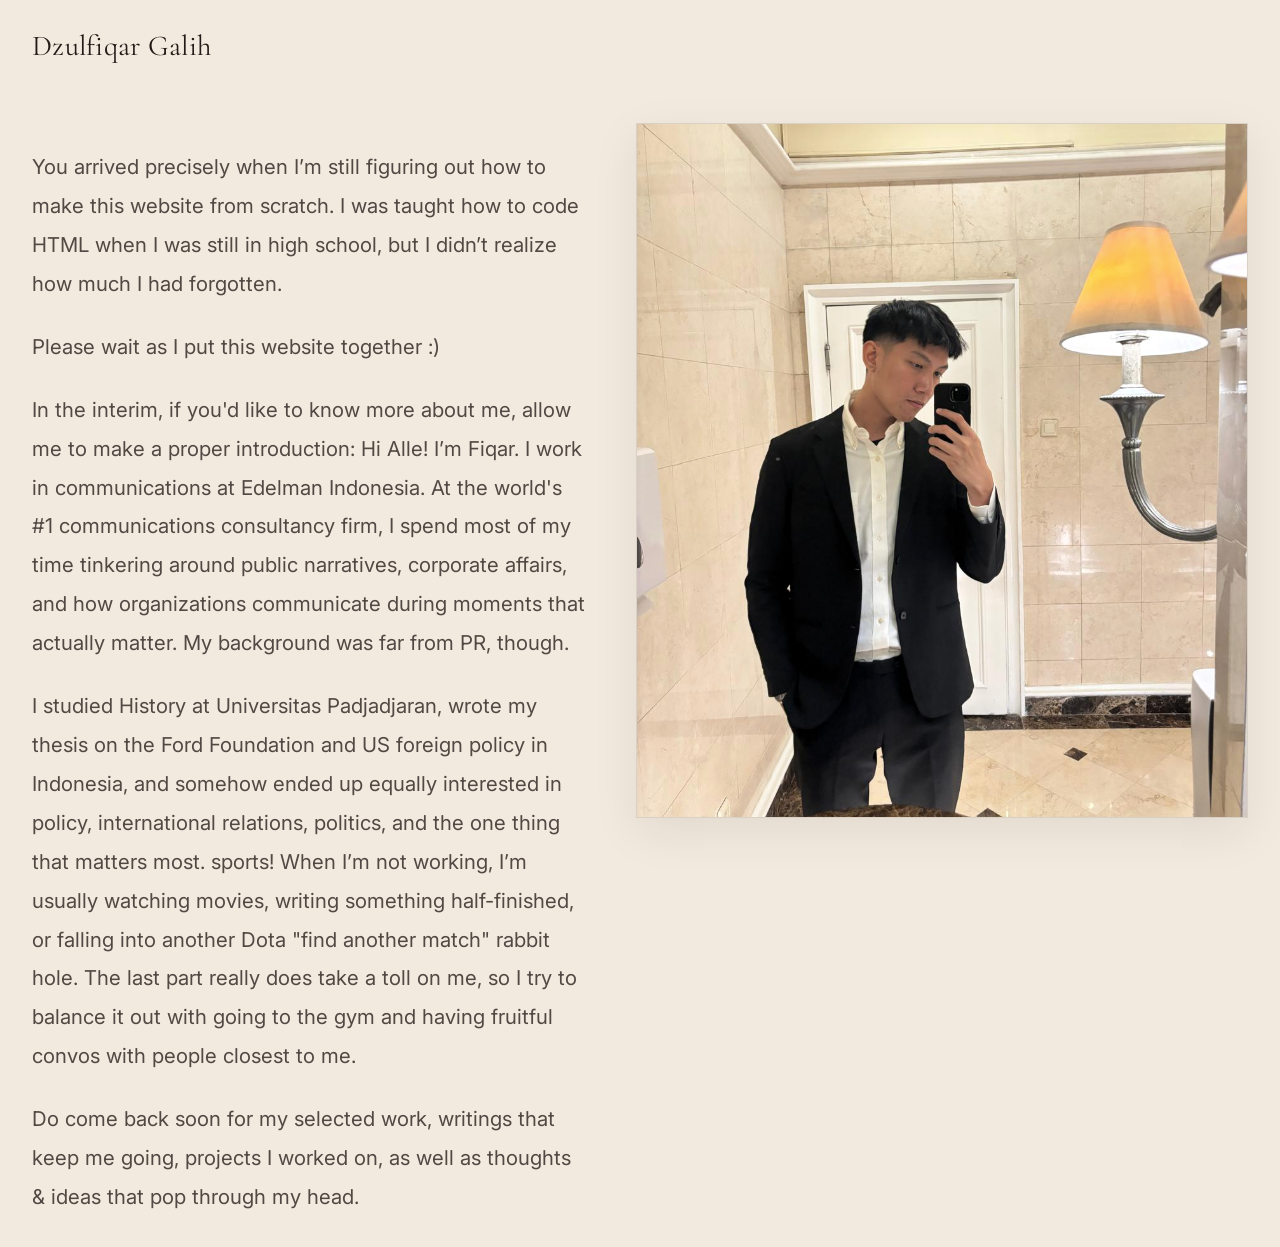
==== index.html @ e0448974 "updated homepage" ====
<!doctype html>
<html lang="en">
<head>
  <meta charset="UTF-8" />
  <meta name="viewport" content="width=device-width, initial-scale=1.0" />
  <title>Dzulfiqar Galih</title>
  <link rel="preconnect" href="https://fonts.googleapis.com">
  <link rel="preconnect" href="https://fonts.gstatic.com" crossorigin>
  <link href="https://fonts.googleapis.com/css2?family=Cormorant+Garamond:wght@400;500;600&family=Inter:wght@400;500;600&display=swap" rel="stylesheet">
  <style>
    :root {
      --bg: #f3eadf;
      --text: #231b17;
      --muted: rgba(35, 27, 23, 0.78);
      --line: rgba(35, 27, 23, 0.38);
    }

    * {
      box-sizing: border-box;
    }

    html, body {
      margin: 0;
      min-height: 100%;
      background: var(--bg);
      color: var(--text);
    }

    body {
      font-family: "Inter", system-ui, -apple-system, BlinkMacSystemFont, "Segoe UI", sans-serif;
      -webkit-font-smoothing: antialiased;
      text-rendering: optimizeLegibility;
    }

    a {
      color: inherit;
      text-decoration: none;
    }

    .page {
      min-height: 100vh;
      padding: 28px 32px 30px;
    }

    .brand {
      font-family: "Cormorant Garamond", Georgia, serif;
      font-size: clamp(1.55rem, 1vw + 1rem, 2rem);
      letter-spacing: 0.01em;
      margin-bottom: 34px;
    }

    .hero {
      display: grid;
      grid-template-columns: minmax(0, 0.95fr) minmax(420px, 1.05fr);
      gap: clamp(32px, 4vw, 88px);
      align-items: start;
      min-height: calc(100vh - 110px);
    }

    .copy {
      padding-top: clamp(32px, 4vw, 82px);
      max-width: 760px;
    }

    .eyebrow {
      font-family: "Cormorant Garamond", Georgia, serif;
      font-size: clamp(4.6rem, 9vw, 7.6rem);
      line-height: 0.92;
      letter-spacing: -0.03em;
      margin: 0 0 30px;
      visibility: hidden;
      height: 0;
      overflow: hidden;
    }

    .lead {
      max-width: 680px;
      font-size: clamp(1.04rem, 0.45vw + 0.96rem, 1.28rem);
      line-height: 1.9;
      color: var(--muted);
      margin: 0;
    }

    .lead + .lead {
      margin-top: 24px;
    }

    .lead strong {
      color: var(--text);
      font-weight: 600;
    }

    .photo-wrap {
      padding-top: clamp(18px, 2vw, 48px);
      display: flex;
      justify-content: flex-end;
    }

    .photo {
      width: min(100%, 860px);
      aspect-ratio: 0.88 / 1;
      overflow: hidden;
      border: 1px solid rgba(35, 27, 23, 0.08);
      box-shadow: 0 14px 44px rgba(0, 0, 0, 0.08);
      background: rgba(0, 0, 0, 0.04);
    }

    .photo img {
      width: 100%;
      height: 100%;
      object-fit: cover;
      object-position: center;
      display: block;
      filter: contrast(1.02) saturate(0.95);
    }

    .caption {
      margin-top: 16px;
      font-family: "Cormorant Garamond", Georgia, serif;
      font-size: 1.15rem;
      color: var(--muted);
    }

    @media (max-width: 1100px) {
      .hero {
        grid-template-columns: 1fr;
      }

      .copy {
        max-width: 900px;
        padding-top: 10px;
      }

      .photo-wrap {
        justify-content: flex-start;
        padding-top: 0;
      }

      .photo {
        width: min(100%, 580px);
        aspect-ratio: 4 / 5;
      }
    }

    @media (max-width: 700px) {
      .page {
        padding: 20px 18px 24px;
      }

      .brand {
        margin-bottom: 22px;
      }

      .copy {
        padding-top: 0;
      }

      .lead {
        font-size: 1.01rem;
        line-height: 1.8;
      }

      .photo {
        width: 100%;
      }
    }
  </style>
</head>
<body>
  <main class="page">
    <div class="brand">Dzulfiqar Galih</div>

    <section class="hero">
      <div class="copy">
        <p class="lead">You arrived precisely when I’m still figuring out how to make this website from scratch. I was taught how to code HTML when I was still in high school, but I didn’t realize how much I had forgotten.</p>

        <p class="lead">Please wait as I put this website together :)</p>

        <p class="lead">In the interim, if you'd like to know more about me, allow me to make a proper introduction: Hi Alle! I’m Fiqar. I work in communications at Edelman Indonesia. At the world's #1 communications consultancy firm, I spend most of my time tinkering around public narratives, corporate affairs, and how organizations communicate during moments that actually matter. My background was far from PR, though.</p>

        <p class="lead">I studied History at Universitas Padjadjaran, wrote my thesis on the Ford Foundation and US foreign policy in Indonesia, and somehow ended up equally interested in policy, international relations, politics, and the one thing that matters most. sports! When I’m not working, I’m usually watching movies, writing something half-finished, or falling into another Dota "find another match" rabbit hole. The last part really does take a toll on me, so I try to balance it out with going to the gym and having fruitful convos with people closest to me.</p>

        <p class="lead">Do come back soon for my selected work, writings that keep me going, projects I worked on, as well as thoughts &amp; ideas that pop through my head.</p>
      </div>

      <div class="photo-wrap">
        <div>
          <div class="photo">
            <img src="/images/fiqar.jpeg" alt="Portrait of Dzulfiqar Galih" />
          </div>
        </div>
      </div>
    </section>
  </main>
</body>
</html>
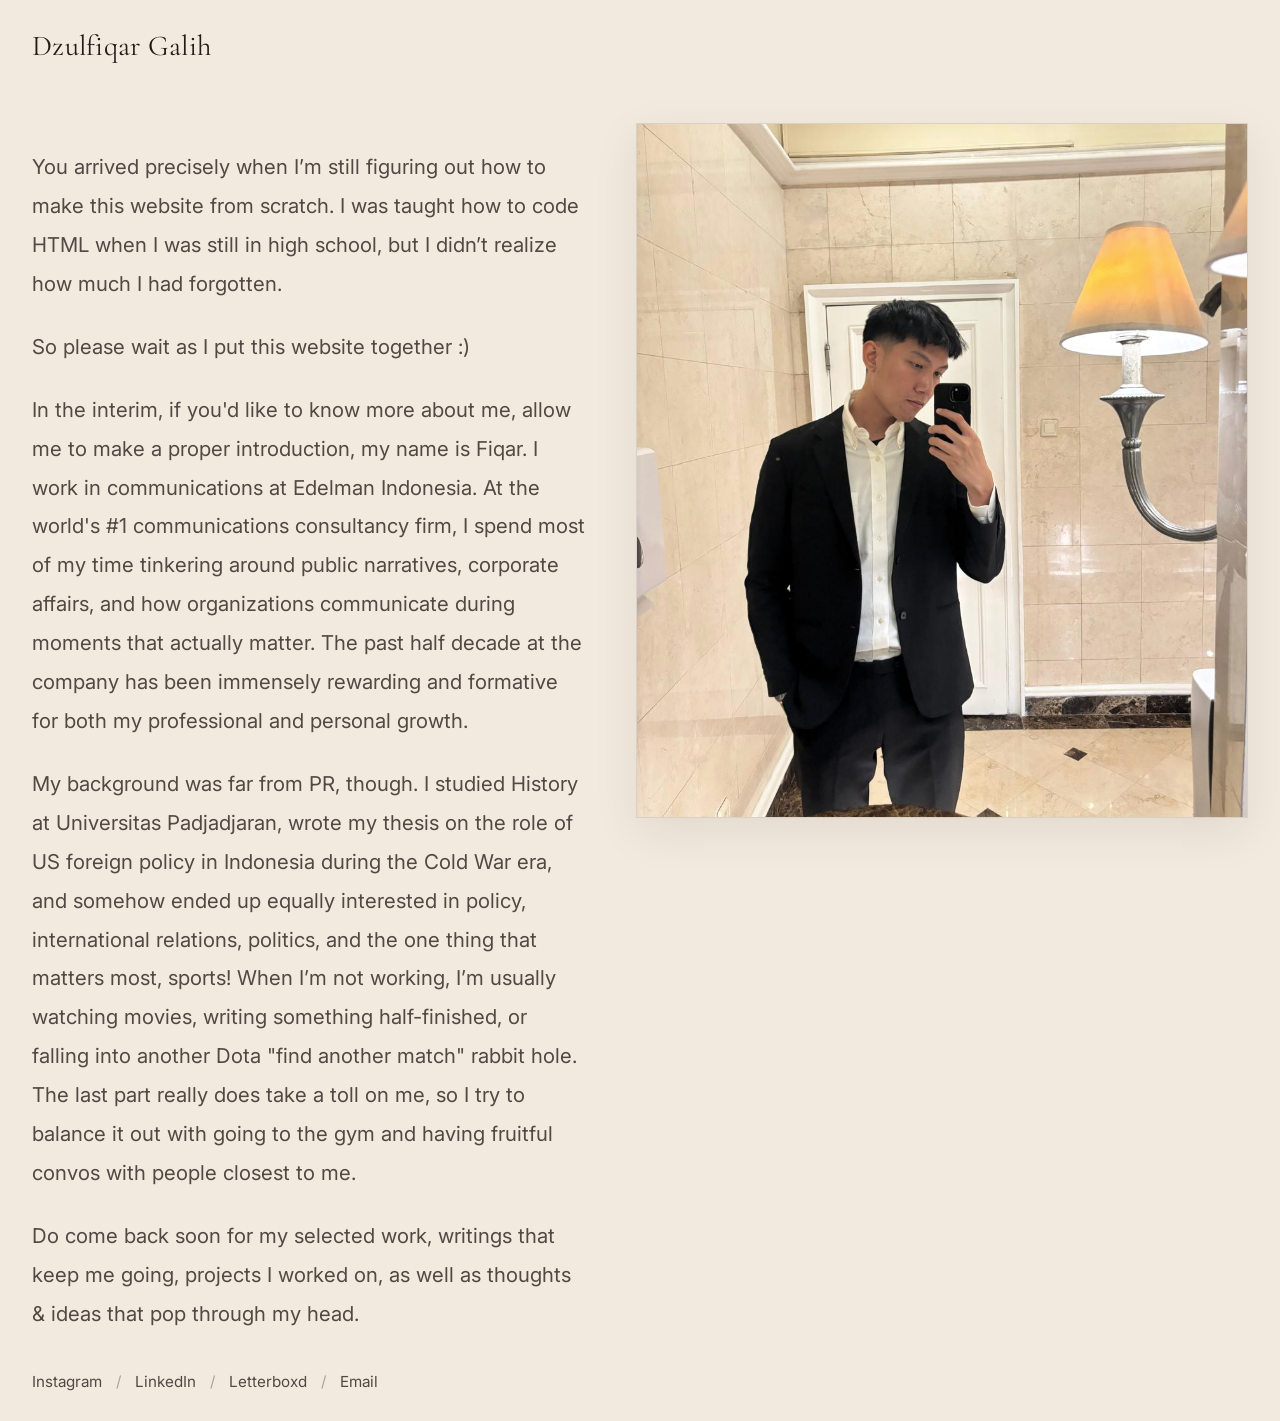
==== commit 2e24435b: "add social links" ====
--- a/index.html
+++ b/index.html
@@ -4,9 +4,12 @@
   <meta charset="UTF-8" />
   <meta name="viewport" content="width=device-width, initial-scale=1.0" />
   <title>Dzulfiqar Galih</title>
+
   <link rel="preconnect" href="https://fonts.googleapis.com">
   <link rel="preconnect" href="https://fonts.gstatic.com" crossorigin>
+
   <link href="https://fonts.googleapis.com/css2?family=Cormorant+Garamond:wght@400;500;600&family=Inter:wght@400;500;600&display=swap" rel="stylesheet">
+
   <style>
     :root {
       --bg: #f3eadf;
@@ -19,7 +22,8 @@
       box-sizing: border-box;
     }
 
-    html, body {
+    html,
+    body {
       margin: 0;
       min-height: 100%;
       background: var(--bg);
@@ -62,17 +66,6 @@
       max-width: 760px;
     }
 
-    .eyebrow {
-      font-family: "Cormorant Garamond", Georgia, serif;
-      font-size: clamp(4.6rem, 9vw, 7.6rem);
-      line-height: 0.92;
-      letter-spacing: -0.03em;
-      margin: 0 0 30px;
-      visibility: hidden;
-      height: 0;
-      overflow: hidden;
-    }
-
     .lead {
       max-width: 680px;
       font-size: clamp(1.04rem, 0.45vw + 0.96rem, 1.28rem);
@@ -85,9 +78,26 @@
       margin-top: 24px;
     }
 
-    .lead strong {
-      color: var(--text);
-      font-weight: 600;
+    .links {
+      margin-top: 38px;
+      display: flex;
+      gap: 14px;
+      align-items: center;
+      flex-wrap: wrap;
+      font-size: 0.95rem;
+      color: var(--muted);
+    }
+
+    .links a {
+      transition: opacity 0.2s ease;
+    }
+
+    .links a:hover {
+      opacity: 0.55;
+    }
+
+    .links span {
+      opacity: 0.45;
     }
 
     .photo-wrap {
@@ -114,13 +124,6 @@
       filter: contrast(1.02) saturate(0.95);
     }
 
-    .caption {
-      margin-top: 16px;
-      font-family: "Cormorant Garamond", Georgia, serif;
-      font-size: 1.15rem;
-      color: var(--muted);
-    }
-
     @media (max-width: 1100px) {
       .hero {
         grid-template-columns: 1fr;
@@ -166,31 +169,63 @@
     }
   </style>
 </head>
+
 <body>
+
   <main class="page">
+
     <div class="brand">Dzulfiqar Galih</div>
 
     <section class="hero">
+
       <div class="copy">
-        <p class="lead">You arrived precisely when I’m still figuring out how to make this website from scratch. I was taught how to code HTML when I was still in high school, but I didn’t realize how much I had forgotten.</p>
-
-        <p class="lead">Please wait as I put this website together :)</p>
-
-        <p class="lead">In the interim, if you'd like to know more about me, allow me to make a proper introduction: Hi Alle! I’m Fiqar. I work in communications at Edelman Indonesia. At the world's #1 communications consultancy firm, I spend most of my time tinkering around public narratives, corporate affairs, and how organizations communicate during moments that actually matter. My background was far from PR, though.</p>
-
-        <p class="lead">I studied History at Universitas Padjadjaran, wrote my thesis on the Ford Foundation and US foreign policy in Indonesia, and somehow ended up equally interested in policy, international relations, politics, and the one thing that matters most. sports! When I’m not working, I’m usually watching movies, writing something half-finished, or falling into another Dota "find another match" rabbit hole. The last part really does take a toll on me, so I try to balance it out with going to the gym and having fruitful convos with people closest to me.</p>
-
-        <p class="lead">Do come back soon for my selected work, writings that keep me going, projects I worked on, as well as thoughts &amp; ideas that pop through my head.</p>
+
+        <p class="lead">
+          You arrived precisely when I’m still figuring out how to make this website from scratch. I was taught how to code HTML when I was still in high school, but I didn’t realize how much I had forgotten.
+        </p>
+
+        <p class="lead">
+          So please wait as I put this website together :)
+        </p>
+
+        <p class="lead">
+          In the interim, if you'd like to know more about me, allow me to make a proper introduction, my name is Fiqar. I work in communications at Edelman Indonesia. At the world's #1 communications consultancy firm, I spend most of my time tinkering around public narratives, corporate affairs, and how organizations communicate during moments that actually matter. The past half decade at the company has been immensely rewarding and formative for both my professional and personal growth.
+        </p>
+
+        <p class="lead">
+          My background was far from PR, though. I studied History at Universitas Padjadjaran, wrote my thesis on the role of US foreign policy in Indonesia during the Cold War era, and somehow ended up equally interested in policy, international relations, politics, and the one thing that matters most, sports! When I’m not working, I’m usually watching movies, writing something half-finished, or falling into another Dota "find another match" rabbit hole. The last part really does take a toll on me, so I try to balance it out with going to the gym and having fruitful convos with people closest to me.
+        </p>
+
+        <p class="lead">
+          Do come back soon for my selected work, writings that keep me going, projects I worked on, as well as thoughts &amp; ideas that pop through my head.
+        </p>
+
+        <div class="links">
+          <a href="https://instagram.com/fiqaarr" target="_blank">Instagram</a>
+          <span>/</span>
+
+          <a href="https://www.linkedin.com/in/dzulfiqargalih/" target="_blank">LinkedIn</a>
+          <span>/</span>
+
+          <a href="https://letterboxd.com/fiqar" target="_blank">Letterboxd</a>
+          <span>/</span>
+
+          <a href="mailto:galihfiqar@email.com">Email</a>
+        </div>
+
       </div>
 
       <div class="photo-wrap">
         <div>
           <div class="photo">
-            <img src="/images/fiqar.jpeg" alt="Portrait of Dzulfiqar Galih" />
+            <img src="./images/fiqar.jpeg" alt="Portrait of Fiqar">
           </div>
         </div>
       </div>
+
     </section>
+
   </main>
+
 </body>
-</html>
+</html>
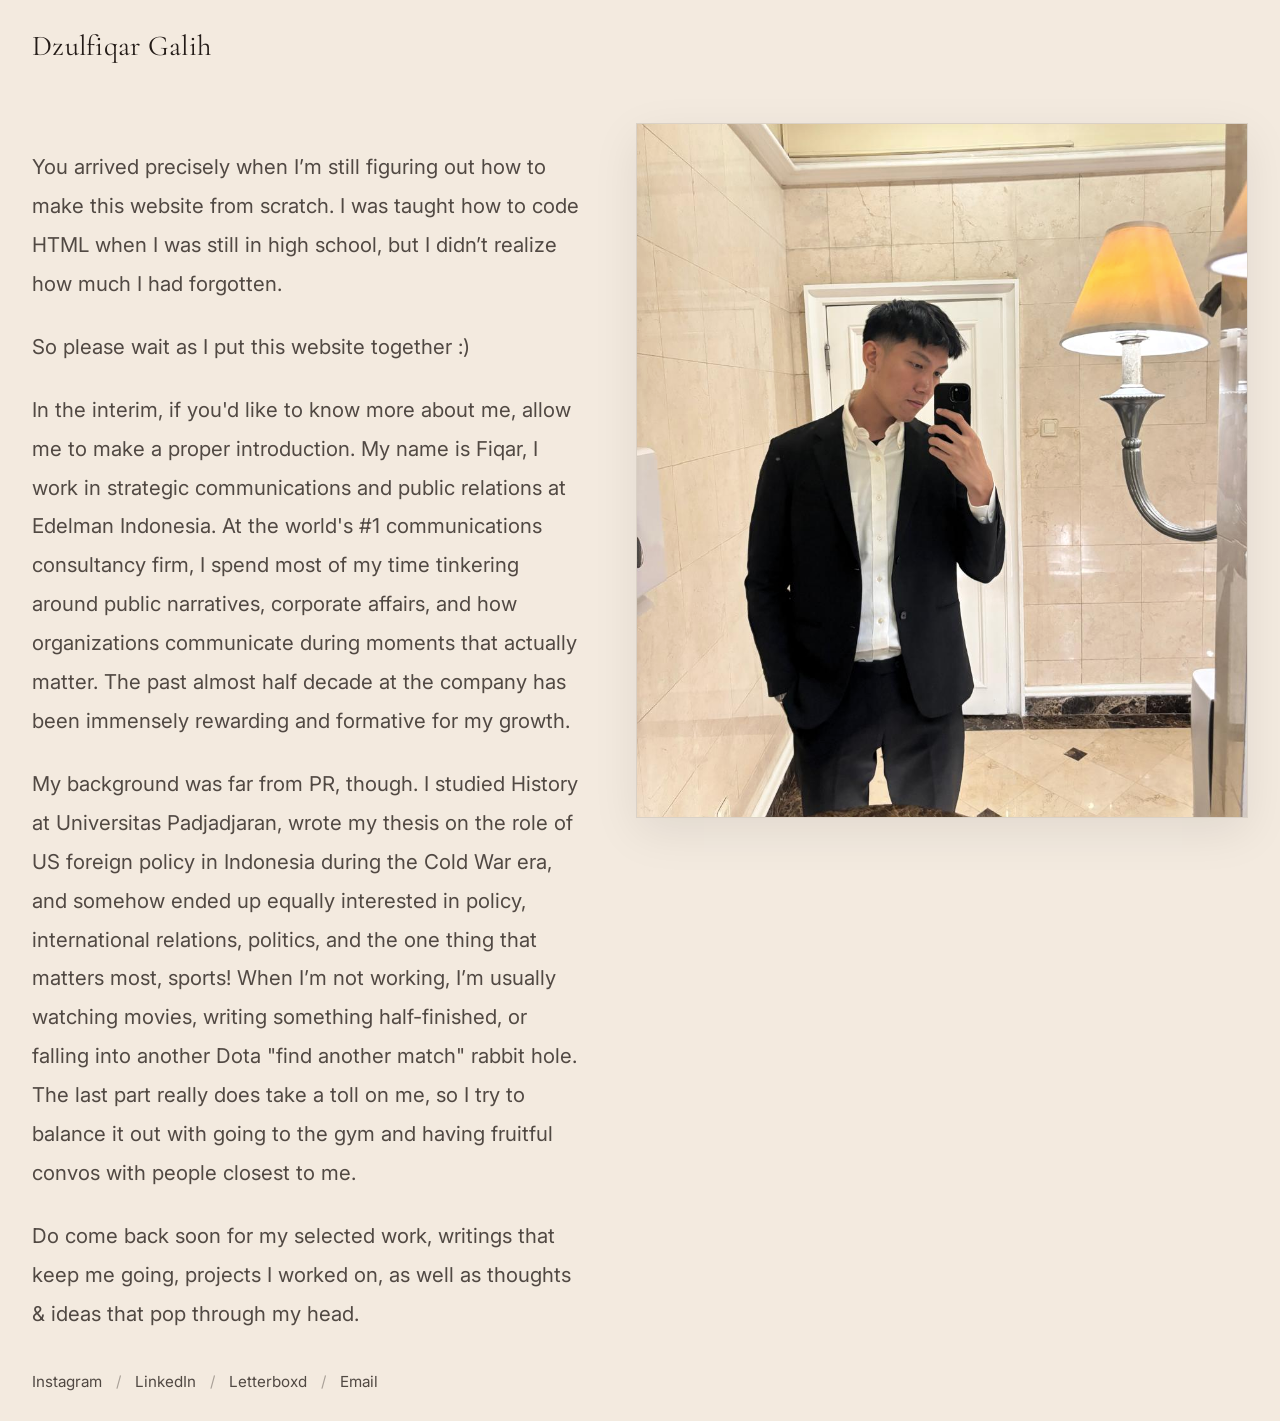
==== commit a379e28e: "refined copy and fixed email" ====
--- a/index.html
+++ b/index.html
@@ -189,7 +189,7 @@
         </p>
 
         <p class="lead">
-          In the interim, if you'd like to know more about me, allow me to make a proper introduction, my name is Fiqar. I work in communications at Edelman Indonesia. At the world's #1 communications consultancy firm, I spend most of my time tinkering around public narratives, corporate affairs, and how organizations communicate during moments that actually matter. The past half decade at the company has been immensely rewarding and formative for both my professional and personal growth.
+          In the interim, if you'd like to know more about me, allow me to make a proper introduction. My name is Fiqar, I work in strategic communications and public relations at Edelman Indonesia. At the world's #1 communications consultancy firm, I spend most of my time tinkering around public narratives, corporate affairs, and how organizations communicate during moments that actually matter. The past almost half decade at the company has been immensely rewarding and formative for my growth.
         </p>
 
         <p class="lead">
@@ -210,7 +210,7 @@
           <a href="https://letterboxd.com/fiqar" target="_blank">Letterboxd</a>
           <span>/</span>
 
-          <a href="mailto:galihfiqar@email.com">Email</a>
+          <a href="mailto:galihfiqar@gmail.com">Email</a>
         </div>
 
       </div>
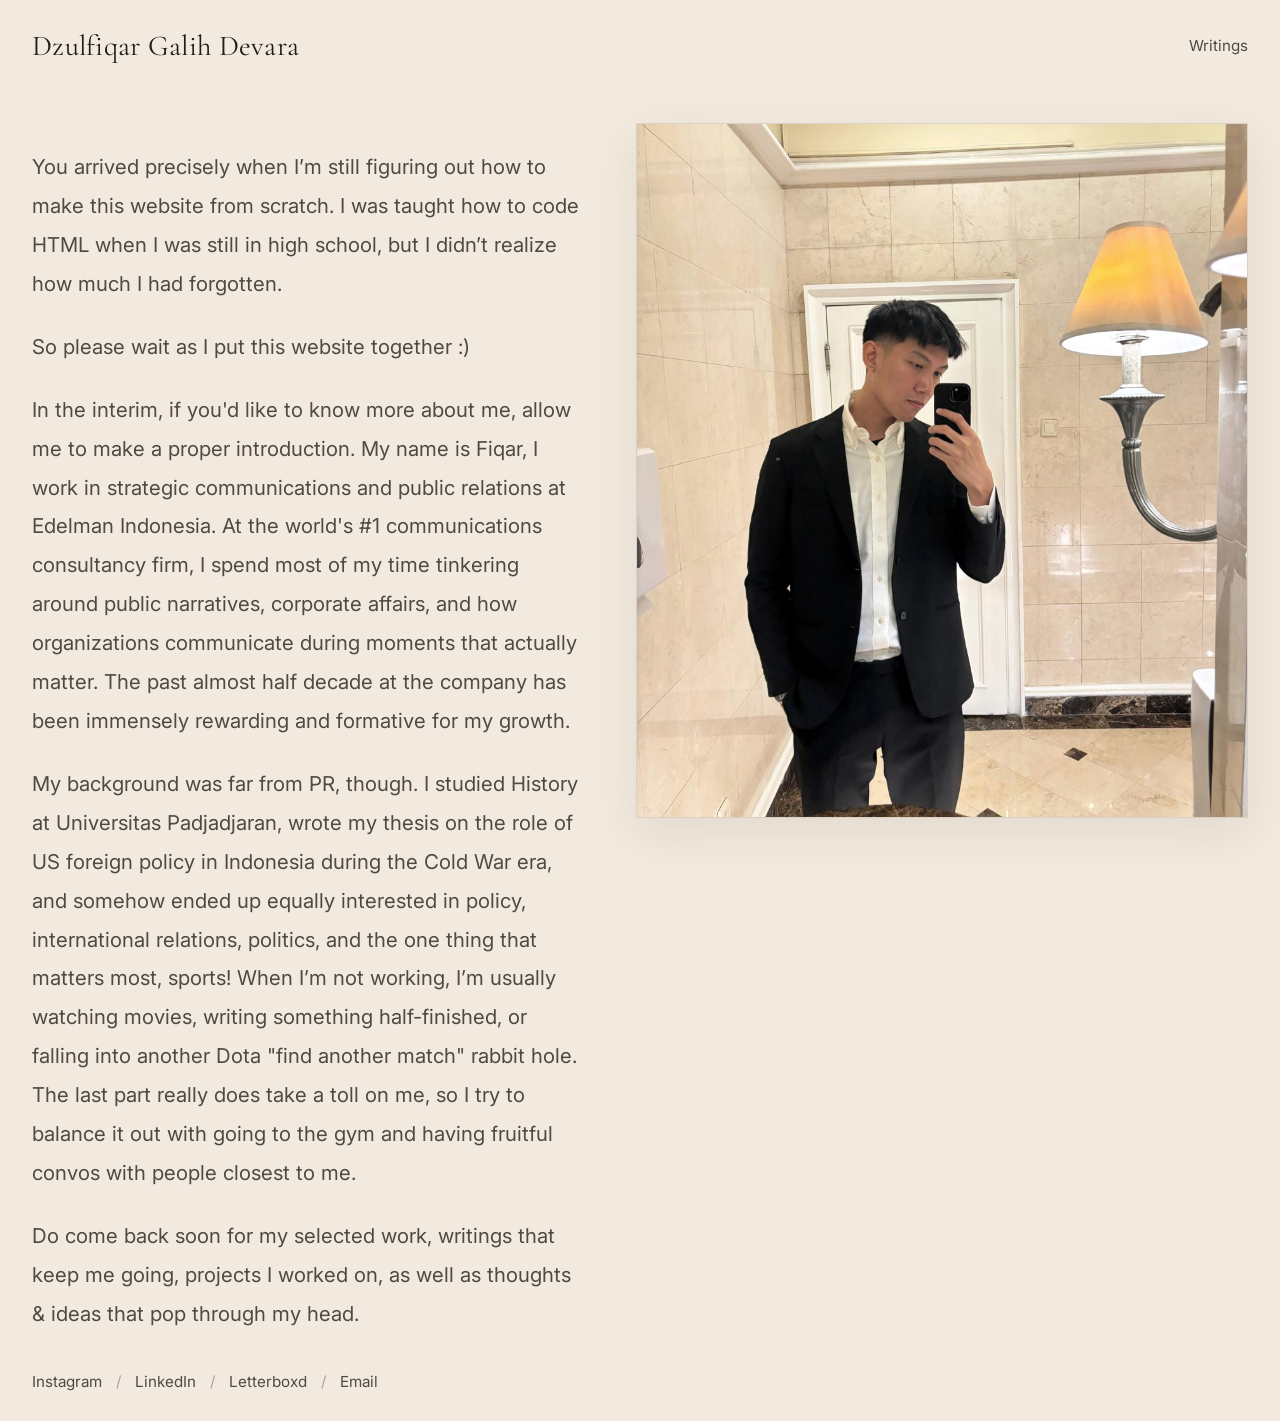
==== commit 4fea18c9: "add article links" ====
--- a/index.html
+++ b/index.html
@@ -46,11 +46,34 @@
       padding: 28px 32px 30px;
     }
 
+    .topbar {
+      display: flex;
+      justify-content: space-between;
+      align-items: center;
+
+      margin-bottom: 34px;
+    }
+
     .brand {
       font-family: "Cormorant Garamond", Georgia, serif;
       font-size: clamp(1.55rem, 1vw + 1rem, 2rem);
       letter-spacing: 0.01em;
-      margin-bottom: 34px;
+    }
+
+    .nav {
+      display: flex;
+      gap: 24px;
+
+      font-size: 0.95rem;
+      color: var(--muted);
+    }
+
+    .nav a {
+      transition: opacity 0.2s ease;
+    }
+
+    .nav a:hover {
+      opacity: 0.55;
     }
 
     .hero {
@@ -146,11 +169,12 @@
     }
 
     @media (max-width: 700px) {
+
       .page {
         padding: 20px 18px 24px;
       }
 
-      .brand {
+      .topbar {
         margin-bottom: 22px;
       }
 
@@ -166,6 +190,7 @@
       .photo {
         width: 100%;
       }
+
     }
   </style>
 </head>
@@ -174,7 +199,17 @@
 
   <main class="page">
 
-    <div class="brand">Dzulfiqar Galih</div>
+    <div class="topbar">
+
+      <div class="brand">
+        Dzulfiqar Galih Devara
+      </div>
+
+      <nav class="nav">
+        <a href="writings.html">Writings</a>
+      </nav>
+
+    </div>
 
     <section class="hero">
 
@@ -201,6 +236,7 @@
         </p>
 
         <div class="links">
+
           <a href="https://instagram.com/fiqaarr" target="_blank">Instagram</a>
           <span>/</span>
 
@@ -211,16 +247,17 @@
           <span>/</span>
 
           <a href="mailto:galihfiqar@gmail.com">Email</a>
+
         </div>
 
       </div>
 
       <div class="photo-wrap">
-        <div>
-          <div class="photo">
-            <img src="./images/fiqar.jpeg" alt="Portrait of Fiqar">
-          </div>
+
+        <div class="photo">
+          <img src="./images/fiqar.jpeg" alt="Portrait of Fiqar">
         </div>
+
       </div>
 
     </section>
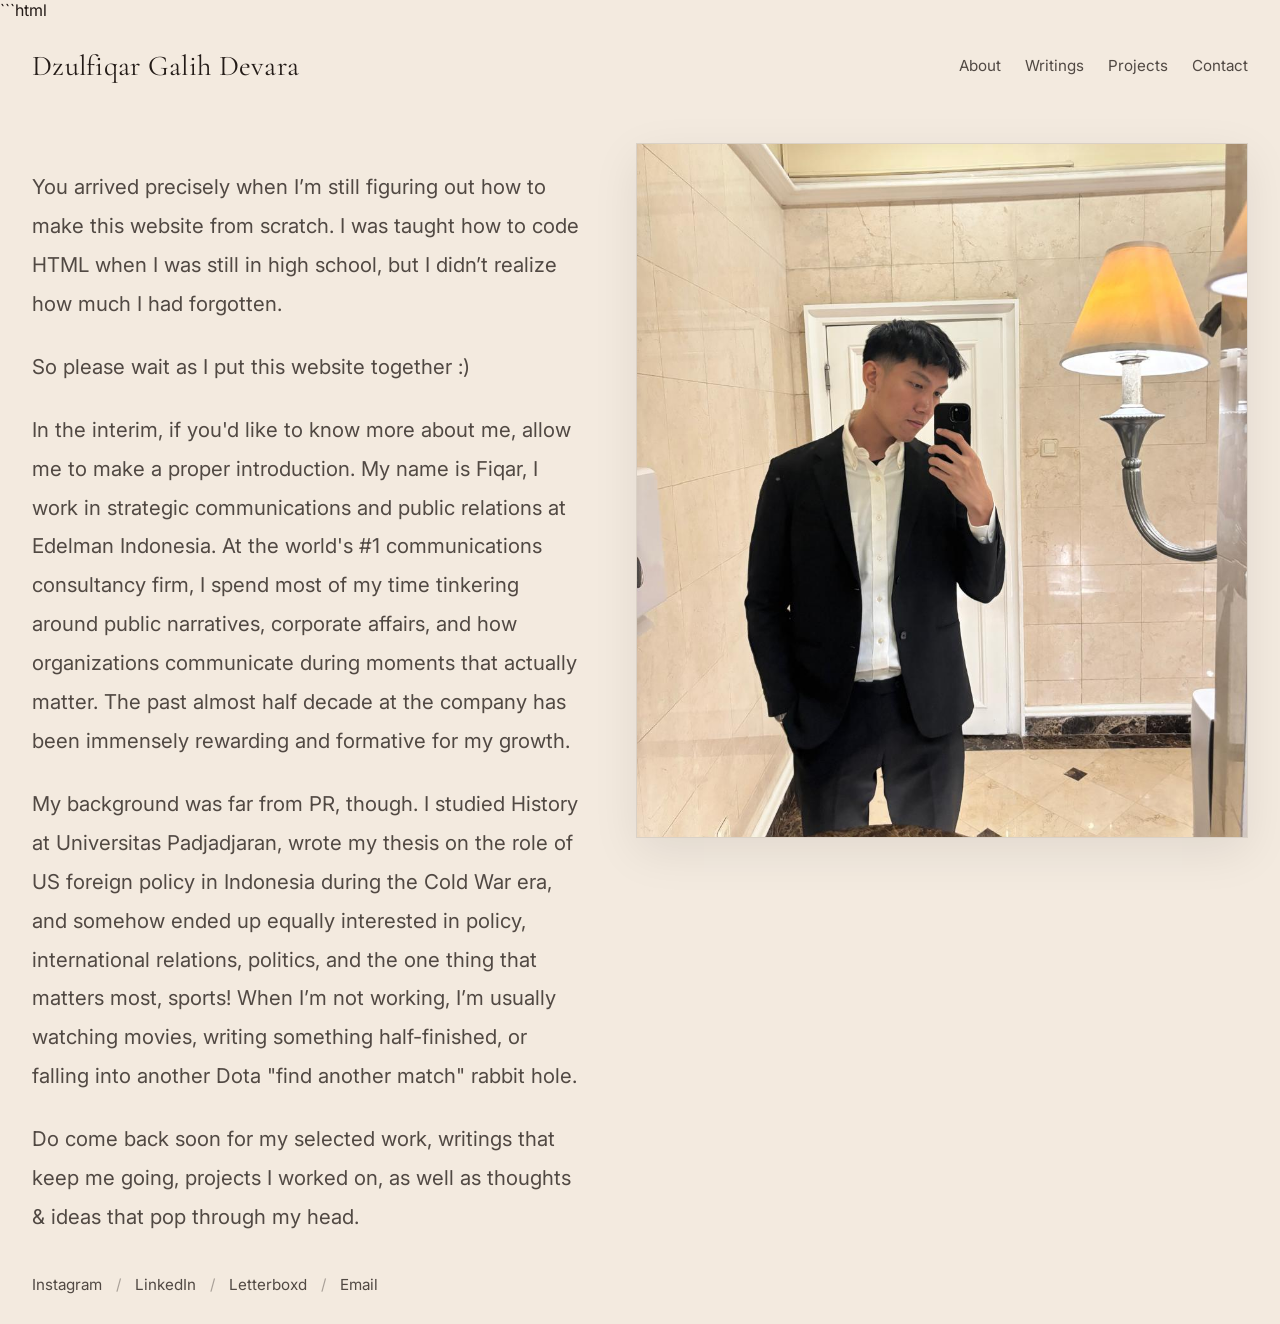
==== commit 06039a42: "Add contact page and project page" ====
--- a/index.html
+++ b/index.html
@@ -1,3 +1,4 @@
+```html
 <!doctype html>
 <html lang="en">
 <head>
@@ -11,11 +12,12 @@
   <link href="https://fonts.googleapis.com/css2?family=Cormorant+Garamond:wght@400;500;600&family=Inter:wght@400;500;600&display=swap" rel="stylesheet">
 
   <style>
+
     :root {
       --bg: #f3eadf;
       --text: #231b17;
       --muted: rgba(35, 27, 23, 0.78);
-      --line: rgba(35, 27, 23, 0.38);
+      --line: rgba(35, 27, 23, 0.15);
     }
 
     * {
@@ -31,7 +33,7 @@
     }
 
     body {
-      font-family: "Inter", system-ui, -apple-system, BlinkMacSystemFont, "Segoe UI", sans-serif;
+      font-family: "Inter", system-ui, sans-serif;
       -webkit-font-smoothing: antialiased;
       text-rendering: optimizeLegibility;
     }
@@ -50,12 +52,12 @@
       display: flex;
       justify-content: space-between;
       align-items: center;
-
       margin-bottom: 34px;
+      position: relative;
     }
 
     .brand {
-      font-family: "Cormorant Garamond", Georgia, serif;
+      font-family: "Cormorant Garamond", serif;
       font-size: clamp(1.55rem, 1vw + 1rem, 2rem);
       letter-spacing: 0.01em;
     }
@@ -63,7 +65,6 @@
     .nav {
       display: flex;
       gap: 24px;
-
       font-size: 0.95rem;
       color: var(--muted);
     }
@@ -74,6 +75,47 @@
 
     .nav a:hover {
       opacity: 0.55;
+    }
+
+    .menu-toggle {
+      display: none;
+      flex-direction: column;
+      gap: 5px;
+      cursor: pointer;
+    }
+
+    .menu-toggle span {
+      width: 22px;
+      height: 1.5px;
+      background: var(--text);
+      display: block;
+    }
+
+    .mobile-menu {
+      display: none;
+      position: absolute;
+      top: 60px;
+      right: 0;
+      background: var(--bg);
+      border: 1px solid var(--line);
+      padding: 18px;
+      min-width: 180px;
+      box-shadow: 0 10px 30px rgba(0,0,0,0.06);
+    }
+
+    .mobile-menu a {
+      display: block;
+      margin-bottom: 14px;
+      color: var(--muted);
+      font-size: 0.95rem;
+    }
+
+    .mobile-menu a:last-child {
+      margin-bottom: 0;
+    }
+
+    .mobile-menu.active {
+      display: block;
     }
 
     .hero {
@@ -134,8 +176,8 @@
       aspect-ratio: 0.88 / 1;
       overflow: hidden;
       border: 1px solid rgba(35, 27, 23, 0.08);
-      box-shadow: 0 14px 44px rgba(0, 0, 0, 0.08);
-      background: rgba(0, 0, 0, 0.04);
+      box-shadow: 0 14px 44px rgba(0,0,0,0.08);
+      background: rgba(0,0,0,0.04);
     }
 
     .photo img {
@@ -144,10 +186,10 @@
       object-fit: cover;
       object-position: center;
       display: block;
-      filter: contrast(1.02) saturate(0.95);
     }
 
     @media (max-width: 1100px) {
+
       .hero {
         grid-template-columns: 1fr;
       }
@@ -166,6 +208,7 @@
         width: min(100%, 580px);
         aspect-ratio: 4 / 5;
       }
+
     }
 
     @media (max-width: 700px) {
@@ -174,8 +217,12 @@
         padding: 20px 18px 24px;
       }
 
-      .topbar {
-        margin-bottom: 22px;
+      .nav {
+        display: none;
+      }
+
+      .menu-toggle {
+        display: flex;
       }
 
       .copy {
@@ -192,6 +239,7 @@
       }
 
     }
+
   </style>
 </head>
 
@@ -206,9 +254,25 @@
       </div>
 
       <nav class="nav">
+        <a href="index.html">About</a>
         <a href="writings.html">Writings</a>
+        <a href="#">Projects</a>
+        <a href="#">Contact</a>
       </nav>
 
+      <div class="menu-toggle" onclick="toggleMenu()">
+        <span></span>
+        <span></span>
+        <span></span>
+      </div>
+
+      <div class="mobile-menu" id="mobileMenu">
+        <a href="index.html">About</a>
+        <a href="writings.html">Writings</a>
+        <a href="#">Projects</a>
+        <a href="#">Contact</a>
+      </div>
+
     </div>
 
     <section class="hero">
@@ -228,7 +292,7 @@
         </p>
 
         <p class="lead">
-          My background was far from PR, though. I studied History at Universitas Padjadjaran, wrote my thesis on the role of US foreign policy in Indonesia during the Cold War era, and somehow ended up equally interested in policy, international relations, politics, and the one thing that matters most, sports! When I’m not working, I’m usually watching movies, writing something half-finished, or falling into another Dota "find another match" rabbit hole. The last part really does take a toll on me, so I try to balance it out with going to the gym and having fruitful convos with people closest to me.
+          My background was far from PR, though. I studied History at Universitas Padjadjaran, wrote my thesis on the role of US foreign policy in Indonesia during the Cold War era, and somehow ended up equally interested in policy, international relations, politics, and the one thing that matters most, sports! When I’m not working, I’m usually watching movies, writing something half-finished, or falling into another Dota "find another match" rabbit hole.
         </p>
 
         <p class="lead">
@@ -264,5 +328,16 @@
 
   </main>
 
+  <script>
+
+    function toggleMenu() {
+      document
+        .getElementById("mobileMenu")
+        .classList
+        .toggle("active");
+    }
+
+  </script>
+
 </body>
 </html>
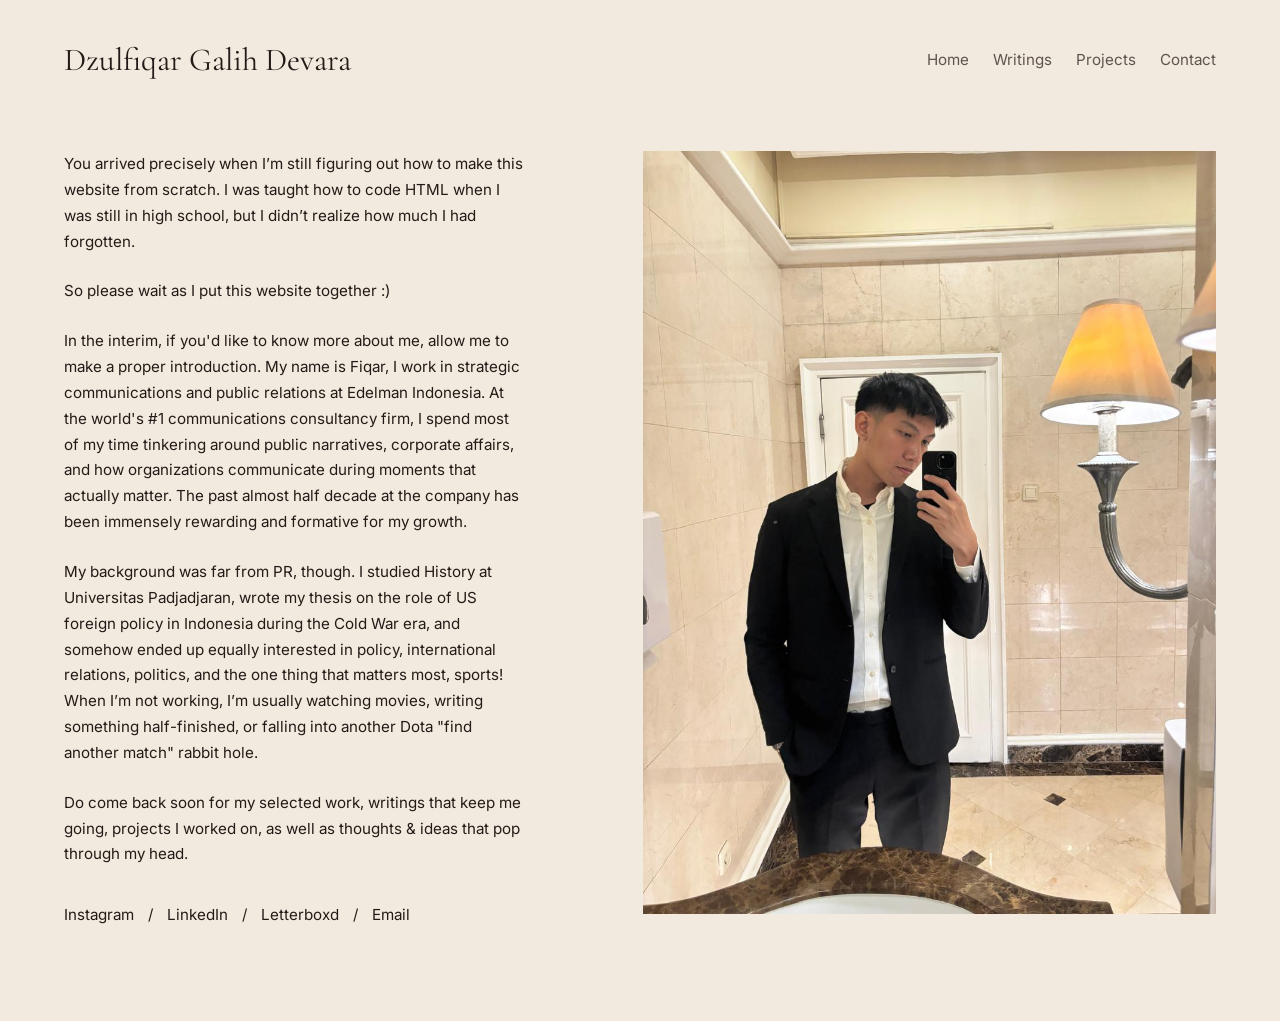
==== commit 0d18e9c6: "feat: did a lot bro" ====
--- a/index.html
+++ b/index.html
@@ -1,4 +1,3 @@
-```html
 <!doctype html>
 <html lang="en">
 <head>
@@ -10,270 +9,15 @@
   <link rel="preconnect" href="https://fonts.gstatic.com" crossorigin>
 
   <link href="https://fonts.googleapis.com/css2?family=Cormorant+Garamond:wght@400;500;600&family=Inter:wght@400;500;600&display=swap" rel="stylesheet">
-
-  <style>
-
-    :root {
-      --bg: #f3eadf;
-      --text: #231b17;
-      --muted: rgba(35, 27, 23, 0.78);
-      --line: rgba(35, 27, 23, 0.15);
-    }
-
-    * {
-      box-sizing: border-box;
-    }
-
-    html,
-    body {
-      margin: 0;
-      min-height: 100%;
-      background: var(--bg);
-      color: var(--text);
-    }
-
-    body {
-      font-family: "Inter", system-ui, sans-serif;
-      -webkit-font-smoothing: antialiased;
-      text-rendering: optimizeLegibility;
-    }
-
-    a {
-      color: inherit;
-      text-decoration: none;
-    }
-
-    .page {
-      min-height: 100vh;
-      padding: 28px 32px 30px;
-    }
-
-    .topbar {
-      display: flex;
-      justify-content: space-between;
-      align-items: center;
-      margin-bottom: 34px;
-      position: relative;
-    }
-
-    .brand {
-      font-family: "Cormorant Garamond", serif;
-      font-size: clamp(1.55rem, 1vw + 1rem, 2rem);
-      letter-spacing: 0.01em;
-    }
-
-    .nav {
-      display: flex;
-      gap: 24px;
-      font-size: 0.95rem;
-      color: var(--muted);
-    }
-
-    .nav a {
-      transition: opacity 0.2s ease;
-    }
-
-    .nav a:hover {
-      opacity: 0.55;
-    }
-
-    .menu-toggle {
-      display: none;
-      flex-direction: column;
-      gap: 5px;
-      cursor: pointer;
-    }
-
-    .menu-toggle span {
-      width: 22px;
-      height: 1.5px;
-      background: var(--text);
-      display: block;
-    }
-
-    .mobile-menu {
-      display: none;
-      position: absolute;
-      top: 60px;
-      right: 0;
-      background: var(--bg);
-      border: 1px solid var(--line);
-      padding: 18px;
-      min-width: 180px;
-      box-shadow: 0 10px 30px rgba(0,0,0,0.06);
-    }
-
-    .mobile-menu a {
-      display: block;
-      margin-bottom: 14px;
-      color: var(--muted);
-      font-size: 0.95rem;
-    }
-
-    .mobile-menu a:last-child {
-      margin-bottom: 0;
-    }
-
-    .mobile-menu.active {
-      display: block;
-    }
-
-    .hero {
-      display: grid;
-      grid-template-columns: minmax(0, 0.95fr) minmax(420px, 1.05fr);
-      gap: clamp(32px, 4vw, 88px);
-      align-items: start;
-      min-height: calc(100vh - 110px);
-    }
-
-    .copy {
-      padding-top: clamp(32px, 4vw, 82px);
-      max-width: 760px;
-    }
-
-    .lead {
-      max-width: 680px;
-      font-size: clamp(1.04rem, 0.45vw + 0.96rem, 1.28rem);
-      line-height: 1.9;
-      color: var(--muted);
-      margin: 0;
-    }
-
-    .lead + .lead {
-      margin-top: 24px;
-    }
-
-    .links {
-      margin-top: 38px;
-      display: flex;
-      gap: 14px;
-      align-items: center;
-      flex-wrap: wrap;
-      font-size: 0.95rem;
-      color: var(--muted);
-    }
-
-    .links a {
-      transition: opacity 0.2s ease;
-    }
-
-    .links a:hover {
-      opacity: 0.55;
-    }
-
-    .links span {
-      opacity: 0.45;
-    }
-
-    .photo-wrap {
-      padding-top: clamp(18px, 2vw, 48px);
-      display: flex;
-      justify-content: flex-end;
-    }
-
-    .photo {
-      width: min(100%, 860px);
-      aspect-ratio: 0.88 / 1;
-      overflow: hidden;
-      border: 1px solid rgba(35, 27, 23, 0.08);
-      box-shadow: 0 14px 44px rgba(0,0,0,0.08);
-      background: rgba(0,0,0,0.04);
-    }
-
-    .photo img {
-      width: 100%;
-      height: 100%;
-      object-fit: cover;
-      object-position: center;
-      display: block;
-    }
-
-    @media (max-width: 1100px) {
-
-      .hero {
-        grid-template-columns: 1fr;
-      }
-
-      .copy {
-        max-width: 900px;
-        padding-top: 10px;
-      }
-
-      .photo-wrap {
-        justify-content: flex-start;
-        padding-top: 0;
-      }
-
-      .photo {
-        width: min(100%, 580px);
-        aspect-ratio: 4 / 5;
-      }
-
-    }
-
-    @media (max-width: 700px) {
-
-      .page {
-        padding: 20px 18px 24px;
-      }
-
-      .nav {
-        display: none;
-      }
-
-      .menu-toggle {
-        display: flex;
-      }
-
-      .copy {
-        padding-top: 0;
-      }
-
-      .lead {
-        font-size: 1.01rem;
-        line-height: 1.8;
-      }
-
-      .photo {
-        width: 100%;
-      }
-
-    }
-
-  </style>
+  <link rel="stylesheet" href="styles.css">
+  <script src="header.js" defer></script>
 </head>
 
 <body>
 
   <main class="page">
 
-    <div class="topbar">
-
-      <div class="brand">
-        Dzulfiqar Galih Devara
-      </div>
-
-      <nav class="nav">
-        <a href="index.html">About</a>
-        <a href="writings.html">Writings</a>
-        <a href="#">Projects</a>
-        <a href="#">Contact</a>
-      </nav>
-
-      <div class="menu-toggle" onclick="toggleMenu()">
-        <span></span>
-        <span></span>
-        <span></span>
-      </div>
-
-      <div class="mobile-menu" id="mobileMenu">
-        <a href="index.html">About</a>
-        <a href="writings.html">Writings</a>
-        <a href="#">Projects</a>
-        <a href="#">Contact</a>
-      </div>
-
-    </div>
+    <site-header></site-header>
 
     <section class="hero">
 
@@ -328,16 +72,5 @@
 
   </main>
 
-  <script>
-
-    function toggleMenu() {
-      document
-        .getElementById("mobileMenu")
-        .classList
-        .toggle("active");
-    }
-
-  </script>
-
 </body>
 </html>
--- a/styles.css
+++ b/styles.css
@@ -0,0 +1,411 @@
+:root {
+  --bg: #f3eadf;
+  --text: #231b17;
+  --muted: rgba(35, 27, 23, 0.72);
+  --line: rgba(35, 27, 23, 0.12);
+}
+
+* {
+  box-sizing: border-box;
+}
+
+html,
+body {
+  margin: 0;
+  min-height: 100%;
+  background: var(--bg);
+  color: var(--text);
+}
+
+body {
+  font-family: "Inter", system-ui, sans-serif;
+  -webkit-font-smoothing: antialiased;
+  text-rendering: optimizeLegibility;
+}
+
+a {
+  color: inherit;
+  text-decoration: none;
+}
+
+.page {
+  max-width: 1200px;
+  margin: 0 auto;
+  padding: 40px 24px 80px;
+}
+
+.topbar {
+  display: flex;
+  justify-content: space-between;
+  align-items: center;
+  margin-bottom: 72px;
+  position: relative;
+}
+
+.brand {
+  font-family: "Cormorant Garamond", serif;
+  font-size: 2rem;
+}
+
+.nav {
+  display: flex;
+  gap: 24px;
+  font-size: 0.95rem;
+  color: var(--muted);
+}
+
+.nav a,
+.desktop-nav a {
+  transition: opacity 0.2s ease;
+}
+
+.nav a:hover,
+.desktop-nav a:hover {
+  opacity: 0.55;
+}
+
+.heading {
+  font-family: "Cormorant Garamond", serif;
+  font-size: clamp(3rem, 8vw, 5rem);
+  line-height: 0.95;
+  margin: 0 0 24px;
+}
+
+/* Index page */
+.menu-toggle {
+  display: none;
+  flex-direction: column;
+  gap: 5px;
+  cursor: pointer;
+}
+
+.menu-toggle span {
+  width: 22px;
+  height: 1.5px;
+  background: var(--text);
+  display: block;
+}
+
+.hero {
+  display: grid;
+  grid-template-columns: 1fr 1.2fr;
+  gap: clamp(40px, 8vw, 120px);
+  align-items: start;
+  min-height: calc(100vh - 110px);
+}
+
+.copy {
+  max-width: 460px;
+  padding-top: 0;
+}
+
+.lead {
+  font-size: 0.95rem;
+  line-height: 1.7;
+  color: var(--text);
+  margin: 0;
+}
+
+.lead+.lead {
+  margin-top: 24px;
+}
+
+.links {
+  margin-top: 38px;
+  display: flex;
+  gap: 14px;
+  align-items: center;
+  flex-wrap: wrap;
+  font-size: 0.95rem;
+  color: var(--text);
+}
+
+.links a {
+  transition: opacity 0.2s ease;
+}
+
+.links a:hover {
+  opacity: 0.55;
+}
+
+.photo-wrap {
+  width: 100%;
+  display: block;
+  padding-top: 0;
+}
+
+.photo {
+  width: 100%;
+  aspect-ratio: 3 / 4;
+  overflow: hidden;
+  border: none;
+  box-shadow: none;
+  background: transparent;
+}
+
+.photo img {
+  width: 100%;
+  height: 100%;
+  object-fit: cover;
+  object-position: center;
+  display: block;
+}
+
+@media (max-width: 1100px) {
+  .hero {
+    grid-template-columns: 1fr;
+  }
+
+  .copy {
+    max-width: 100%;
+  }
+
+  .photo-wrap {
+    padding-top: 24px;
+  }
+
+  .photo {
+    width: 100%;
+    aspect-ratio: 4 / 5;
+  }
+}
+
+@media (max-width: 700px) {
+  .page {
+    padding: 28px 18px 60px;
+  }
+
+  .topbar {
+    margin-bottom: 48px;
+  }
+
+  .nav {
+    display: none;
+  }
+
+  .menu-toggle {
+    display: flex;
+  }
+
+  .copy {
+    padding-top: 0;
+  }
+
+  .lead {
+    font-size: 1.01rem;
+    line-height: 1.8;
+  }
+}
+
+/* Contact page */
+.hamburger {
+  display: none;
+  flex-direction: column;
+  gap: 5px;
+  cursor: pointer;
+}
+
+.hamburger span,
+.menu-toggle span {
+  width: 24px;
+  height: 1px;
+  background: var(--text);
+  display: block;
+}
+
+.nav.mobile {
+  display: none;
+}
+
+.contact-list {
+  display: flex;
+  flex-direction: column;
+  gap: 22px;
+}
+
+.contact-item {
+  padding: 22px 0;
+  border-top: 1px solid var(--line);
+}
+
+.contact-item:last-child {
+  border-bottom: 1px solid var(--line);
+}
+
+.label {
+  font-size: 0.9rem;
+  letter-spacing: 0.08em;
+  text-transform: uppercase;
+  color: var(--muted);
+  margin-bottom: 8px;
+}
+
+.value {
+  font-family: "Cormorant Garamond", serif;
+  font-size: 2rem;
+}
+
+.value a:hover {
+  opacity: 0.55;
+}
+
+/* Writings page */
+.desktop-nav {
+  display: flex;
+  gap: 28px;
+  font-size: 0.95rem;
+  color: var(--muted);
+}
+
+.menu-button {
+  display: none;
+  background: none;
+  border: none;
+  font-size: 1.7rem;
+  color: var(--text);
+  cursor: pointer;
+  padding: 0;
+}
+
+.mobile-menu {
+  display: none;
+}
+
+.group-title {
+  font-family: "Cormorant Garamond", serif;
+  font-size: 2.2rem;
+  font-weight: 500;
+  margin: 0 0 22px;
+  padding-top: 6px;
+}
+
+.writing-group {
+  margin-bottom: 80px;
+}
+
+.writing {
+  padding: 32px 0;
+  border-top: 1px solid var(--line);
+}
+
+.writing:last-child {
+  border-bottom: 1px solid var(--line);
+}
+
+.writing h3 {
+  font-family: "Cormorant Garamond", serif;
+  font-size: 2rem;
+  font-weight: 500;
+  margin: 0 0 10px;
+}
+
+.meta {
+  font-size: 0.92rem;
+  color: var(--muted);
+  margin-bottom: 18px;
+}
+
+.writing p {
+  max-width: 680px;
+  font-size: 1rem;
+  line-height: 1.9;
+  color: var(--muted);
+  margin: 0 0 20px;
+}
+
+.read {
+  display: inline-block;
+  font-size: 0.95rem;
+}
+
+.read:hover {
+  opacity: 0.55;
+}
+
+/* Project page */
+.project-copy {
+  max-width: 100%;
+}
+
+.logo-strip {
+  margin-top: 72px;
+  overflow: hidden;
+  border-top: 1px solid var(--line);
+  border-bottom: 1px solid var(--line);
+  padding: 28px 0;
+}
+
+.logo-track {
+  display: flex;
+  align-items: center;
+  gap: 72px;
+  width: max-content;
+  animation: scrollLogos 28s linear infinite;
+}
+
+.logo-track img {
+  height: 34px;
+  width: auto;
+  opacity: 0.72;
+  filter: grayscale(100%);
+  transition: opacity 0.25s ease;
+}
+
+.logo-track img:hover {
+  opacity: 1;
+}
+
+@keyframes scrollLogos {
+  from {
+    transform: translateX(0);
+  }
+
+  to {
+    transform: translateX(-50%);
+  }
+}
+
+@media (max-width: 700px) {
+  .logo-track {
+    gap: 52px;
+  }
+
+  .logo-track img {
+    height: 28px;
+  }
+
+  .value {
+    font-size: 1.6rem;
+  }
+
+  .desktop-nav {
+    display: none;
+  }
+
+  .menu-button {
+    display: block;
+  }
+
+  .mobile-menu {
+    display: none;
+    position: absolute;
+    top: 58px;
+    right: 0;
+    width: 190px;
+    background: rgba(243, 234, 223, 0.98);
+    border: 1px solid var(--line);
+    padding: 14px 16px;
+    backdrop-filter: blur(12px);
+  }
+
+  .mobile-menu.active {
+    display: flex;
+    flex-direction: column;
+    gap: 16px;
+  }
+
+  .mobile-menu a {
+    font-size: 0.95rem;
+    color: var(--muted);
+  }
+}
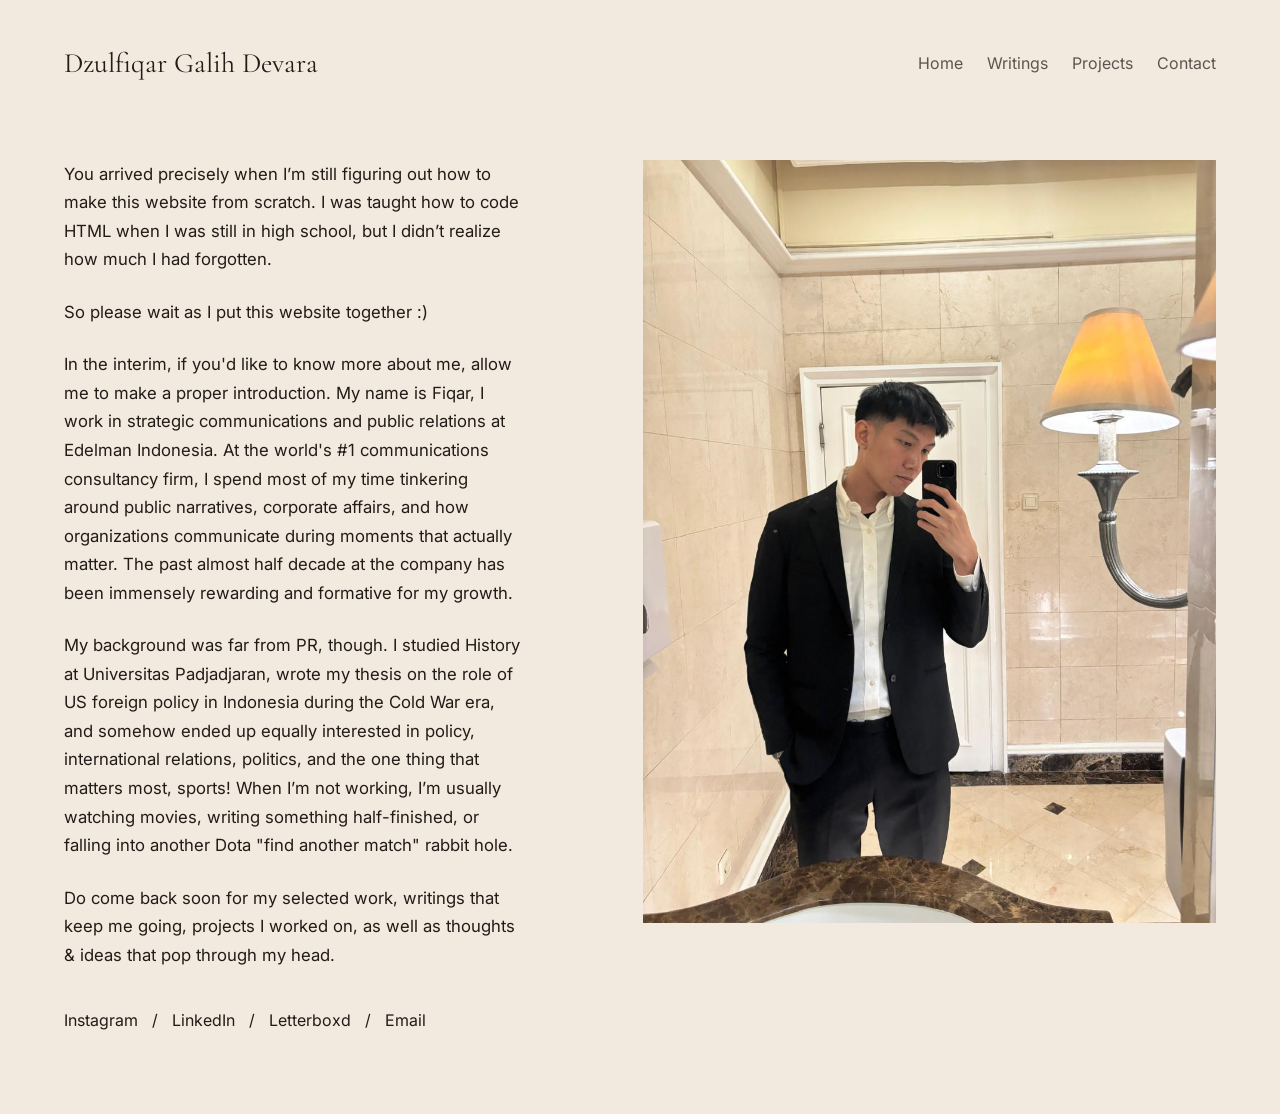
==== commit 92eaef87: "updated writings" ====
--- a/index.html
+++ b/index.html
@@ -1,14 +1,17 @@
 <!doctype html>
 <html lang="en">
+
 <head>
   <meta charset="UTF-8" />
   <meta name="viewport" content="width=device-width, initial-scale=1.0" />
-  <title>Dzulfiqar Galih</title>
+  <title>Dzulfiqar Galih Devara</title>
 
   <link rel="preconnect" href="https://fonts.googleapis.com">
   <link rel="preconnect" href="https://fonts.gstatic.com" crossorigin>
 
-  <link href="https://fonts.googleapis.com/css2?family=Cormorant+Garamond:wght@400;500;600&family=Inter:wght@400;500;600&display=swap" rel="stylesheet">
+  <link
+    href="https://fonts.googleapis.com/css2?family=Cormorant+Garamond:wght@400;500;600&family=Inter:wght@400;500;600&display=swap"
+    rel="stylesheet">
   <link rel="stylesheet" href="styles.css">
   <script src="header.js" defer></script>
 </head>
@@ -24,7 +27,8 @@
       <div class="copy">
 
         <p class="lead">
-          You arrived precisely when I’m still figuring out how to make this website from scratch. I was taught how to code HTML when I was still in high school, but I didn’t realize how much I had forgotten.
+          You arrived precisely when I’m still figuring out how to make this website from scratch. I was taught how to
+          code HTML when I was still in high school, but I didn’t realize how much I had forgotten.
         </p>
 
         <p class="lead">
@@ -32,15 +36,24 @@
         </p>
 
         <p class="lead">
-          In the interim, if you'd like to know more about me, allow me to make a proper introduction. My name is Fiqar, I work in strategic communications and public relations at Edelman Indonesia. At the world's #1 communications consultancy firm, I spend most of my time tinkering around public narratives, corporate affairs, and how organizations communicate during moments that actually matter. The past almost half decade at the company has been immensely rewarding and formative for my growth.
+          In the interim, if you'd like to know more about me, allow me to make a proper introduction. My name is Fiqar,
+          I work in strategic communications and public relations at Edelman Indonesia. At the world's #1 communications
+          consultancy firm, I spend most of my time tinkering around public narratives, corporate affairs, and how
+          organizations communicate during moments that actually matter. The past almost half decade at the company has
+          been immensely rewarding and formative for my growth.
         </p>
 
         <p class="lead">
-          My background was far from PR, though. I studied History at Universitas Padjadjaran, wrote my thesis on the role of US foreign policy in Indonesia during the Cold War era, and somehow ended up equally interested in policy, international relations, politics, and the one thing that matters most, sports! When I’m not working, I’m usually watching movies, writing something half-finished, or falling into another Dota "find another match" rabbit hole.
+          My background was far from PR, though. I studied History at Universitas Padjadjaran, wrote my thesis on the
+          role of US foreign policy in Indonesia during the Cold War era, and somehow ended up equally interested in
+          policy, international relations, politics, and the one thing that matters most, sports! When I’m not working,
+          I’m usually watching movies, writing something half-finished, or falling into another Dota "find another
+          match" rabbit hole.
         </p>
 
         <p class="lead">
-          Do come back soon for my selected work, writings that keep me going, projects I worked on, as well as thoughts &amp; ideas that pop through my head.
+          Do come back soon for my selected work, writings that keep me going, projects I worked on, as well as thoughts
+          &amp; ideas that pop through my head.
         </p>
 
         <div class="links">
@@ -73,4 +86,5 @@
   </main>
 
 </body>
+
 </html>
--- a/styles.css
+++ b/styles.css
@@ -21,6 +21,12 @@
   font-family: "Inter", system-ui, sans-serif;
   -webkit-font-smoothing: antialiased;
   text-rendering: optimizeLegibility;
+  font-size: 1.05rem;
+  line-height: 1.7;
+}
+
+p {
+  margin: 0 0 24px;
 }
 
 a {
@@ -44,13 +50,13 @@
 
 .brand {
   font-family: "Cormorant Garamond", serif;
-  font-size: 2rem;
+  font-size: 1.75rem;
 }
 
 .nav {
   display: flex;
   gap: 24px;
-  font-size: 0.95rem;
+  font-size: 1rem;
   color: var(--muted);
 }
 
@@ -100,8 +106,6 @@
 }
 
 .lead {
-  font-size: 0.95rem;
-  line-height: 1.7;
   color: var(--text);
   margin: 0;
 }
@@ -116,7 +120,7 @@
   gap: 14px;
   align-items: center;
   flex-wrap: wrap;
-  font-size: 0.95rem;
+  font-size: 1rem;
   color: var(--text);
 }
 
@@ -190,11 +194,6 @@
   .copy {
     padding-top: 0;
   }
-
-  .lead {
-    font-size: 1.01rem;
-    line-height: 1.8;
-  }
 }
 
 /* Contact page */
@@ -253,7 +252,7 @@
 .desktop-nav {
   display: flex;
   gap: 28px;
-  font-size: 0.95rem;
+  font-size: 1rem;
   color: var(--muted);
 }
 
@@ -273,7 +272,7 @@
 
 .group-title {
   font-family: "Cormorant Garamond", serif;
-  font-size: 2.2rem;
+  font-size: 2.25rem;
   font-weight: 500;
   margin: 0 0 22px;
   padding-top: 6px;
@@ -294,28 +293,26 @@
 
 .writing h3 {
   font-family: "Cormorant Garamond", serif;
-  font-size: 2rem;
+  font-size: 1.75rem;
   font-weight: 500;
   margin: 0 0 10px;
 }
 
 .meta {
-  font-size: 0.92rem;
+  font-size: 0.9rem;
   color: var(--muted);
   margin-bottom: 18px;
 }
 
 .writing p {
   max-width: 680px;
-  font-size: 1rem;
-  line-height: 1.9;
   color: var(--muted);
   margin: 0 0 20px;
 }
 
 .read {
   display: inline-block;
-  font-size: 0.95rem;
+  font-size: 1rem;
 }
 
 .read:hover {
@@ -405,7 +402,7 @@
   }
 
   .mobile-menu a {
-    font-size: 0.95rem;
+    font-size: 1rem;
     color: var(--muted);
   }
 }
